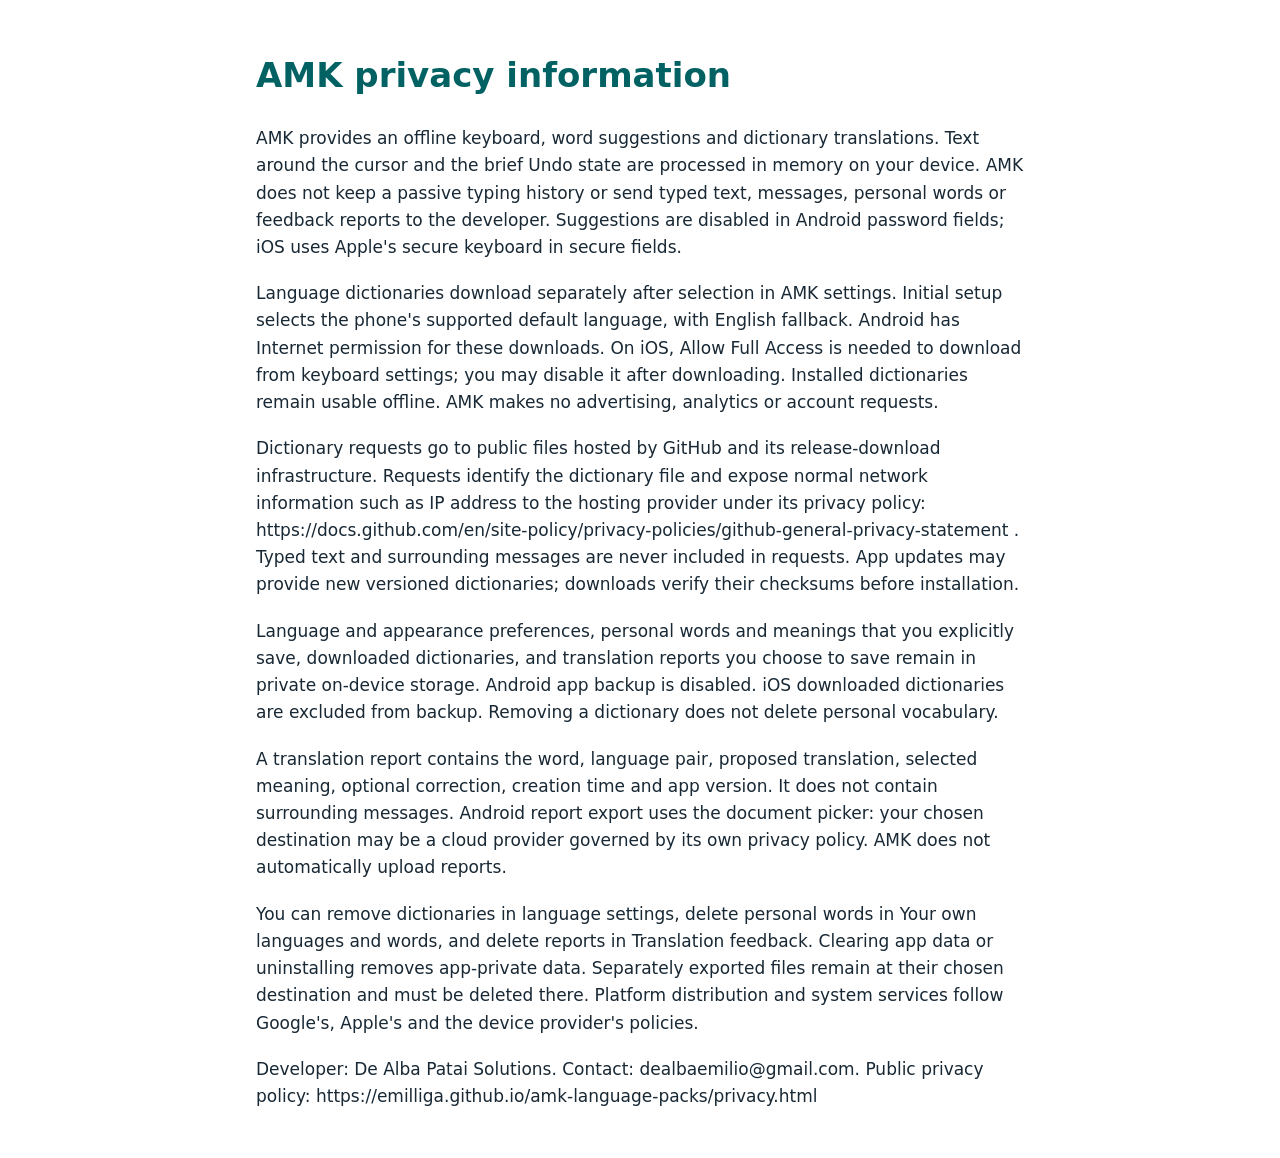
==== privacy.html @ 36ee87d4 "Preserve dictionary catalog provenance and hosting preparation" ====
<!doctype html><html lang="en"><meta charset="utf-8"><meta name="viewport" content="width=device-width,initial-scale=1"><title>AMK privacy information</title><style>body{font:17px/1.6 system-ui;max-width:48rem;margin:3rem auto;padding:0 1.2rem;color:#182834}p{margin:1.2rem 0}h1{color:#026162}</style><h1>AMK privacy information</h1><p>AMK provides an offline keyboard, word suggestions and dictionary translations. Text around the cursor and the brief Undo state are processed in memory on your device. AMK does not keep a passive typing history or send typed text, messages, personal words or feedback reports to the developer. Suggestions are disabled in Android password fields; iOS uses Apple&#x27;s secure keyboard in secure fields.</p><p>Language dictionaries download separately after selection in AMK settings. Initial setup selects the phone&#x27;s supported default language, with English fallback. Android has Internet permission for these downloads. On iOS, Allow Full Access is needed to download from keyboard settings; you may disable it after downloading. Installed dictionaries remain usable offline. AMK makes no advertising, analytics or account requests.</p><p>Dictionary requests go to public files hosted by GitHub and its release-download infrastructure. Requests identify the dictionary file and expose normal network information such as IP address to the hosting provider under its privacy policy: https://docs.github.com/en/site-policy/privacy-policies/github-general-privacy-statement . Typed text and surrounding messages are never included in requests. App updates may provide new versioned dictionaries; downloads verify their checksums before installation.</p><p>Language and appearance preferences, personal words and meanings that you explicitly save, downloaded dictionaries, and translation reports you choose to save remain in private on-device storage. Android app backup is disabled. iOS downloaded dictionaries are excluded from backup. Removing a dictionary does not delete personal vocabulary.</p><p>A translation report contains the word, language pair, proposed translation, selected meaning, optional correction, creation time and app version. It does not contain surrounding messages. Android report export uses the document picker: your chosen destination may be a cloud provider governed by its own privacy policy. AMK does not automatically upload reports.</p><p>You can remove dictionaries in language settings, delete personal words in Your own languages and words, and delete reports in Translation feedback. Clearing app data or uninstalling removes app-private data. Separately exported files remain at their chosen destination and must be deleted there. Platform distribution and system services follow Google&#x27;s, Apple&#x27;s and the device provider&#x27;s policies.</p><p>Developer: De Alba Patai Solutions. Contact: dealbaemilio@gmail.com.
Public privacy policy: https://emilliga.github.io/amk-language-packs/privacy.html
</p></html>
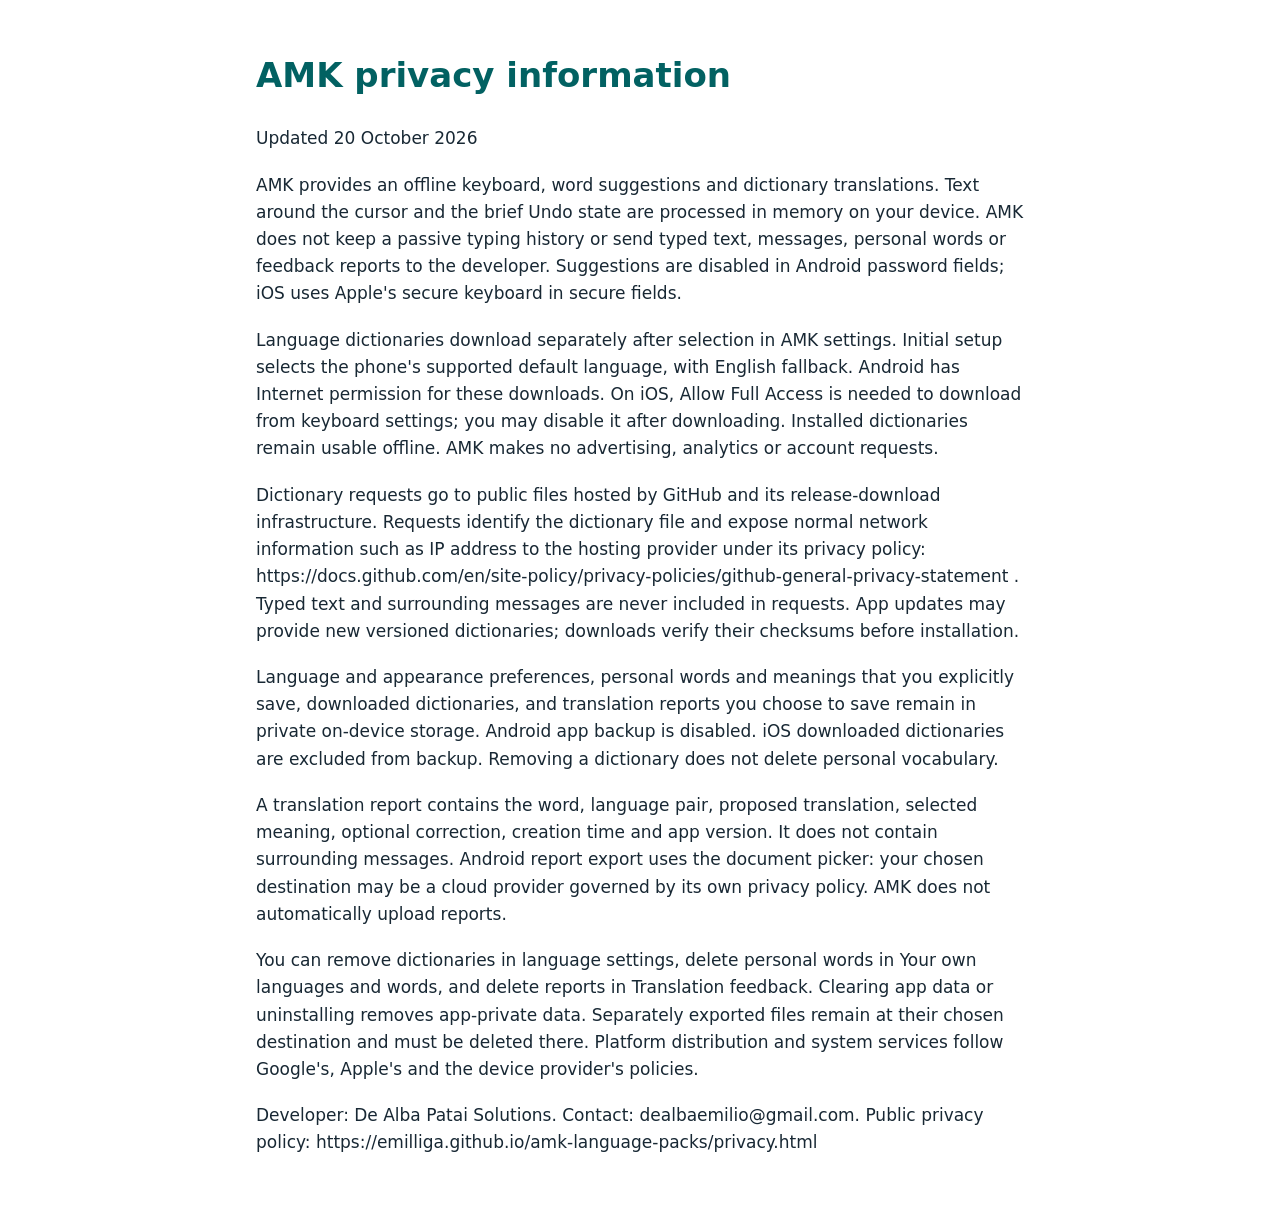
==== commit 8cfbe5fa: "Show privacy policy revision date" ====
--- a/privacy.html
+++ b/privacy.html
@@ -1,3 +1,3 @@
-<!doctype html><html lang="en"><meta charset="utf-8"><meta name="viewport" content="width=device-width,initial-scale=1"><title>AMK privacy information</title><style>body{font:17px/1.6 system-ui;max-width:48rem;margin:3rem auto;padding:0 1.2rem;color:#182834}p{margin:1.2rem 0}h1{color:#026162}</style><h1>AMK privacy information</h1><p>AMK provides an offline keyboard, word suggestions and dictionary translations. Text around the cursor and the brief Undo state are processed in memory on your device. AMK does not keep a passive typing history or send typed text, messages, personal words or feedback reports to the developer. Suggestions are disabled in Android password fields; iOS uses Apple&#x27;s secure keyboard in secure fields.</p><p>Language dictionaries download separately after selection in AMK settings. Initial setup selects the phone&#x27;s supported default language, with English fallback. Android has Internet permission for these downloads. On iOS, Allow Full Access is needed to download from keyboard settings; you may disable it after downloading. Installed dictionaries remain usable offline. AMK makes no advertising, analytics or account requests.</p><p>Dictionary requests go to public files hosted by GitHub and its release-download infrastructure. Requests identify the dictionary file and expose normal network information such as IP address to the hosting provider under its privacy policy: https://docs.github.com/en/site-policy/privacy-policies/github-general-privacy-statement . Typed text and surrounding messages are never included in requests. App updates may provide new versioned dictionaries; downloads verify their checksums before installation.</p><p>Language and appearance preferences, personal words and meanings that you explicitly save, downloaded dictionaries, and translation reports you choose to save remain in private on-device storage. Android app backup is disabled. iOS downloaded dictionaries are excluded from backup. Removing a dictionary does not delete personal vocabulary.</p><p>A translation report contains the word, language pair, proposed translation, selected meaning, optional correction, creation time and app version. It does not contain surrounding messages. Android report export uses the document picker: your chosen destination may be a cloud provider governed by its own privacy policy. AMK does not automatically upload reports.</p><p>You can remove dictionaries in language settings, delete personal words in Your own languages and words, and delete reports in Translation feedback. Clearing app data or uninstalling removes app-private data. Separately exported files remain at their chosen destination and must be deleted there. Platform distribution and system services follow Google&#x27;s, Apple&#x27;s and the device provider&#x27;s policies.</p><p>Developer: De Alba Patai Solutions. Contact: dealbaemilio@gmail.com.
+<!doctype html><html lang="en"><meta charset="utf-8"><meta name="viewport" content="width=device-width,initial-scale=1"><title>AMK privacy information</title><style>body{font:17px/1.6 system-ui;max-width:48rem;margin:3rem auto;padding:0 1.2rem;color:#182834}p{margin:1.2rem 0}h1{color:#026162}</style><h1>AMK privacy information</h1><p>Updated 20 October 2026</p><p>AMK provides an offline keyboard, word suggestions and dictionary translations. Text around the cursor and the brief Undo state are processed in memory on your device. AMK does not keep a passive typing history or send typed text, messages, personal words or feedback reports to the developer. Suggestions are disabled in Android password fields; iOS uses Apple&#x27;s secure keyboard in secure fields.</p><p>Language dictionaries download separately after selection in AMK settings. Initial setup selects the phone&#x27;s supported default language, with English fallback. Android has Internet permission for these downloads. On iOS, Allow Full Access is needed to download from keyboard settings; you may disable it after downloading. Installed dictionaries remain usable offline. AMK makes no advertising, analytics or account requests.</p><p>Dictionary requests go to public files hosted by GitHub and its release-download infrastructure. Requests identify the dictionary file and expose normal network information such as IP address to the hosting provider under its privacy policy: https://docs.github.com/en/site-policy/privacy-policies/github-general-privacy-statement . Typed text and surrounding messages are never included in requests. App updates may provide new versioned dictionaries; downloads verify their checksums before installation.</p><p>Language and appearance preferences, personal words and meanings that you explicitly save, downloaded dictionaries, and translation reports you choose to save remain in private on-device storage. Android app backup is disabled. iOS downloaded dictionaries are excluded from backup. Removing a dictionary does not delete personal vocabulary.</p><p>A translation report contains the word, language pair, proposed translation, selected meaning, optional correction, creation time and app version. It does not contain surrounding messages. Android report export uses the document picker: your chosen destination may be a cloud provider governed by its own privacy policy. AMK does not automatically upload reports.</p><p>You can remove dictionaries in language settings, delete personal words in Your own languages and words, and delete reports in Translation feedback. Clearing app data or uninstalling removes app-private data. Separately exported files remain at their chosen destination and must be deleted there. Platform distribution and system services follow Google&#x27;s, Apple&#x27;s and the device provider&#x27;s policies.</p><p>Developer: De Alba Patai Solutions. Contact: dealbaemilio@gmail.com.
 Public privacy policy: https://emilliga.github.io/amk-language-packs/privacy.html
 </p></html>
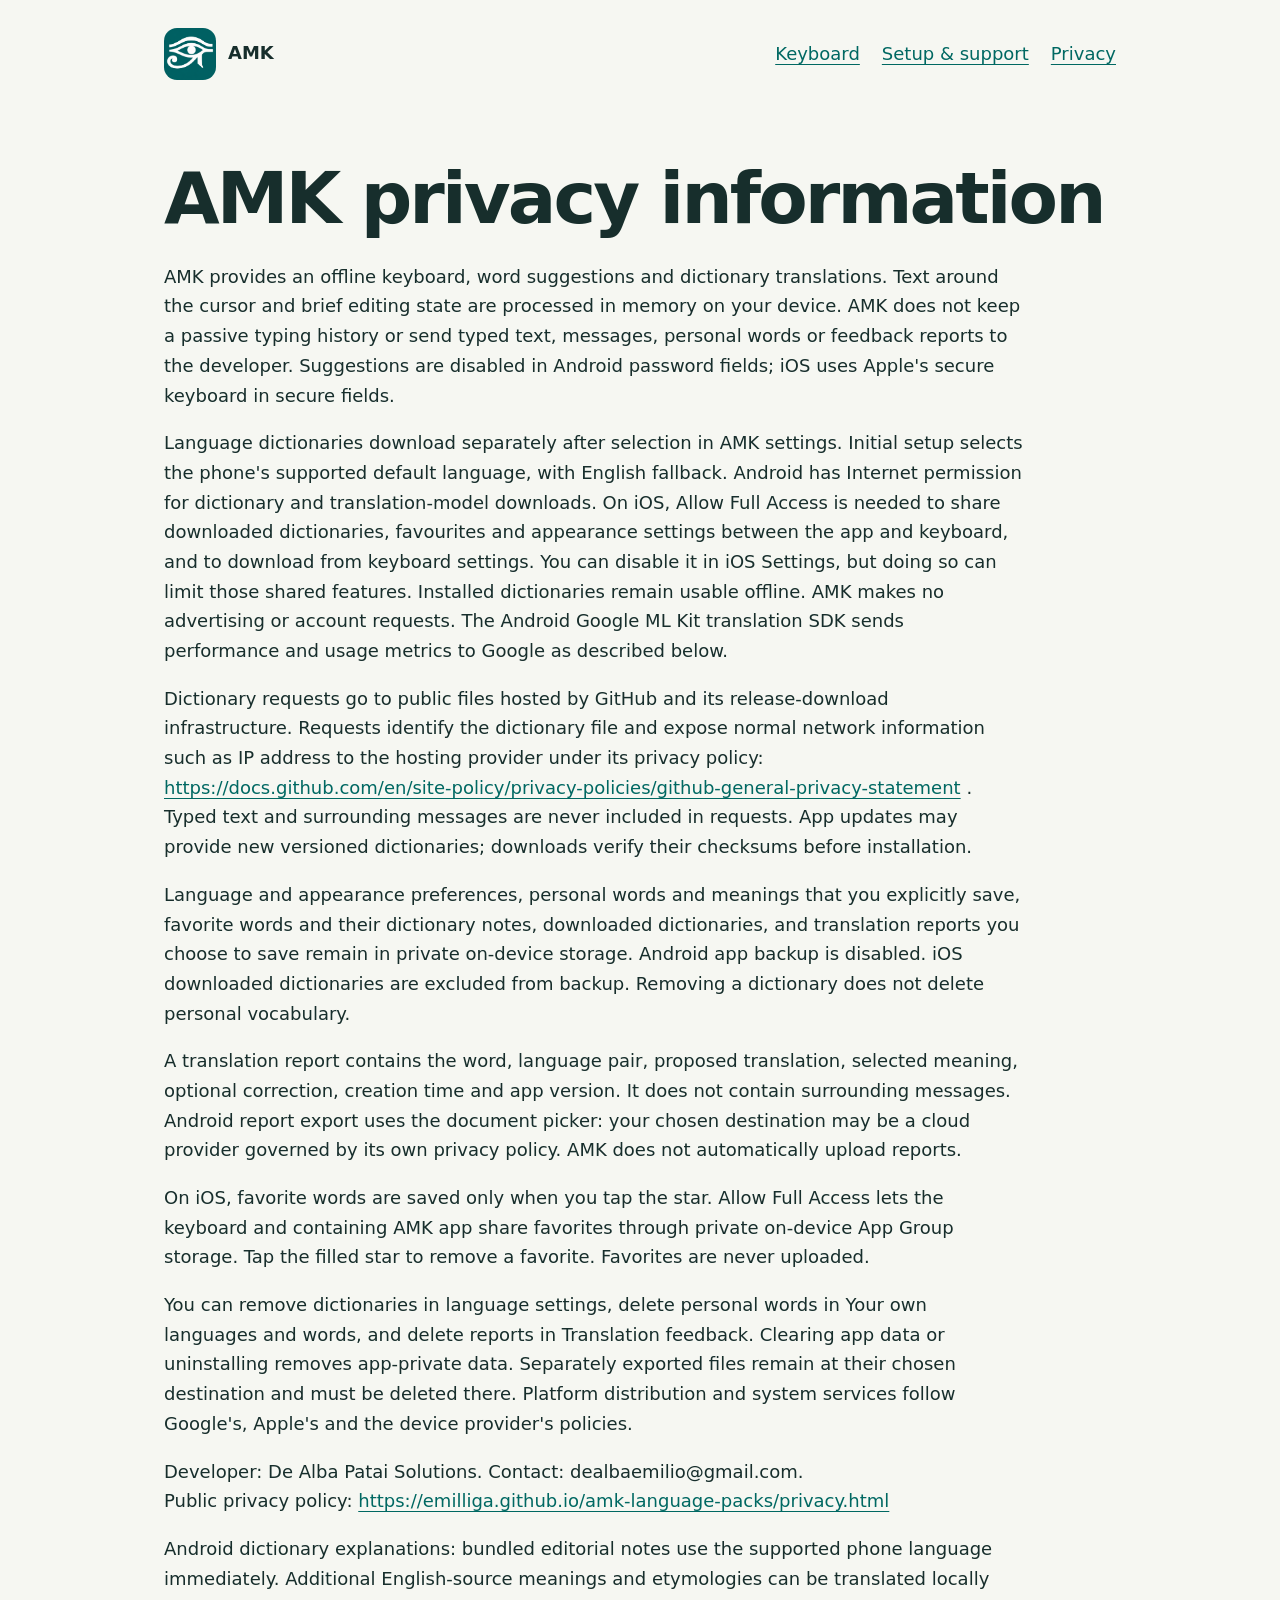
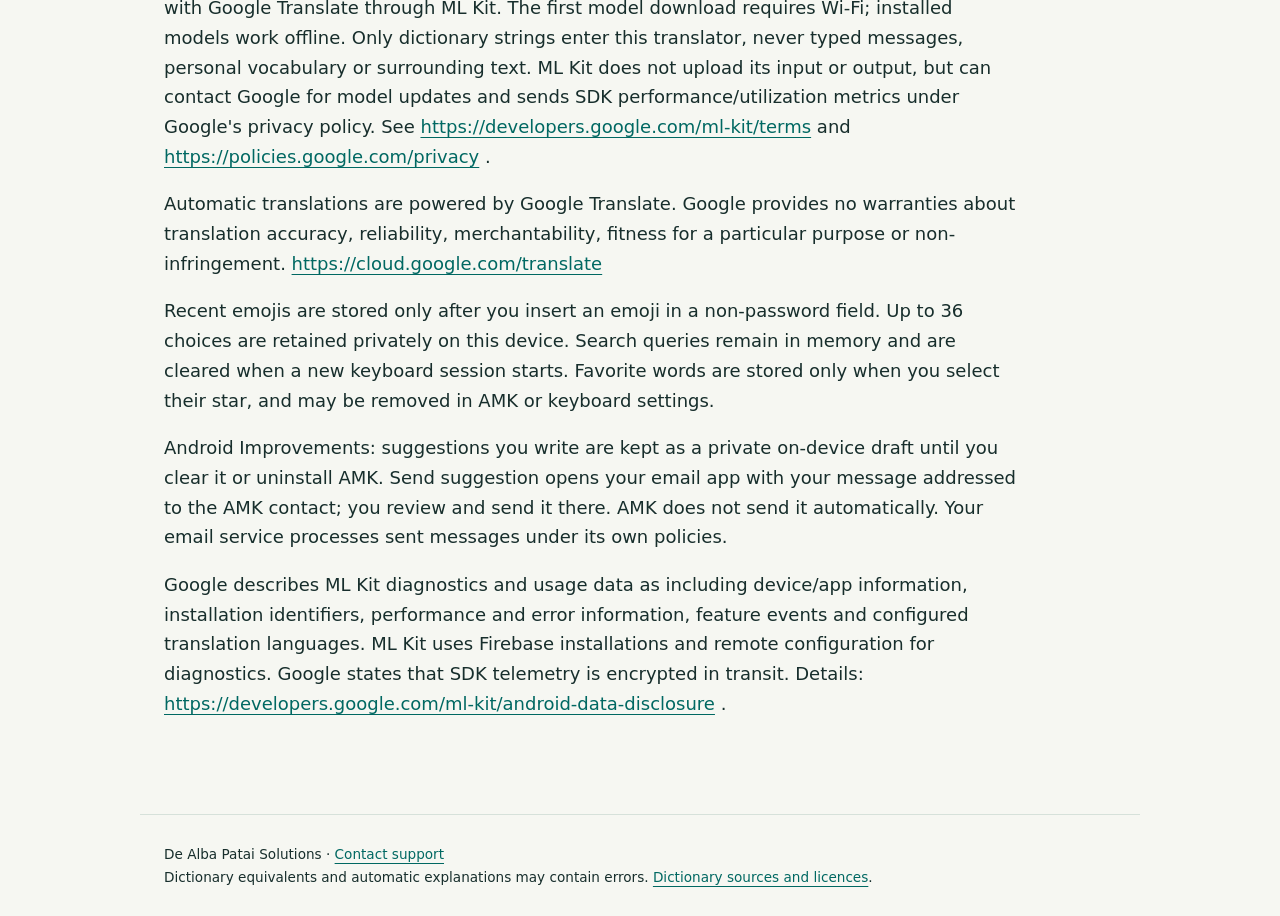
==== commit 2fbf72d9: "Complete AMK product, setup and privacy pages" ====
--- a/privacy.html
+++ b/privacy.html
@@ -1,3 +1,18 @@
-<!doctype html><html lang="en"><meta charset="utf-8"><meta name="viewport" content="width=device-width,initial-scale=1"><title>AMK privacy information</title><style>body{font:17px/1.6 system-ui;max-width:48rem;margin:3rem auto;padding:0 1.2rem;color:#182834}p{margin:1.2rem 0}h1{color:#026162}</style><h1>AMK privacy information</h1><p>Updated 20 October 2026</p><p>AMK provides an offline keyboard, word suggestions and dictionary translations. Text around the cursor and the brief Undo state are processed in memory on your device. AMK does not keep a passive typing history or send typed text, messages, personal words or feedback reports to the developer. Suggestions are disabled in Android password fields; iOS uses Apple&#x27;s secure keyboard in secure fields.</p><p>Language dictionaries download separately after selection in AMK settings. Initial setup selects the phone&#x27;s supported default language, with English fallback. Android has Internet permission for these downloads. On iOS, Allow Full Access is needed to download from keyboard settings; you may disable it after downloading. Installed dictionaries remain usable offline. AMK makes no advertising, analytics or account requests.</p><p>Dictionary requests go to public files hosted by GitHub and its release-download infrastructure. Requests identify the dictionary file and expose normal network information such as IP address to the hosting provider under its privacy policy: https://docs.github.com/en/site-policy/privacy-policies/github-general-privacy-statement . Typed text and surrounding messages are never included in requests. App updates may provide new versioned dictionaries; downloads verify their checksums before installation.</p><p>Language and appearance preferences, personal words and meanings that you explicitly save, downloaded dictionaries, and translation reports you choose to save remain in private on-device storage. Android app backup is disabled. iOS downloaded dictionaries are excluded from backup. Removing a dictionary does not delete personal vocabulary.</p><p>A translation report contains the word, language pair, proposed translation, selected meaning, optional correction, creation time and app version. It does not contain surrounding messages. Android report export uses the document picker: your chosen destination may be a cloud provider governed by its own privacy policy. AMK does not automatically upload reports.</p><p>You can remove dictionaries in language settings, delete personal words in Your own languages and words, and delete reports in Translation feedback. Clearing app data or uninstalling removes app-private data. Separately exported files remain at their chosen destination and must be deleted there. Platform distribution and system services follow Google&#x27;s, Apple&#x27;s and the device provider&#x27;s policies.</p><p>Developer: De Alba Patai Solutions. Contact: dealbaemilio@gmail.com.
-Public privacy policy: https://emilliga.github.io/amk-language-packs/privacy.html
-</p></html>
+<!doctype html>
+<html lang="en"><head><meta charset="utf-8"><meta name="viewport" content="width=device-width,initial-scale=1">
+<title>AMK privacy information</title><meta name="description" content="How AMK processes keyboard text, dictionaries, saved words, downloads and SDK metrics."><link rel="stylesheet" href="style.css"></head>
+<body><header><a class="brand" href="index.html"><img class="logo" src="amk-icon.png" alt="">AMK</a><nav aria-label="Main navigation"><a href="index.html">Keyboard</a><a href="support.html">Setup &amp; support</a><a href="privacy.html">Privacy</a></nav></header>
+<main><h1>AMK privacy information</h1>
+<p>AMK provides an offline keyboard, word suggestions and dictionary translations. Text around the cursor and brief editing state are processed in memory on your device. AMK does not keep a passive typing history or send typed text, messages, personal words or feedback reports to the developer. Suggestions are disabled in Android password fields; iOS uses Apple&#x27;s secure keyboard in secure fields.</p>
+<p>Language dictionaries download separately after selection in AMK settings. Initial setup selects the phone&#x27;s supported default language, with English fallback. Android has Internet permission for dictionary and translation-model downloads. On iOS, Allow Full Access is needed to share downloaded dictionaries, favourites and appearance settings between the app and keyboard, and to download from keyboard settings. You can disable it in iOS Settings, but doing so can limit those shared features. Installed dictionaries remain usable offline. AMK makes no advertising or account requests. The Android Google ML Kit translation SDK sends performance and usage metrics to Google as described below.</p>
+<p>Dictionary requests go to public files hosted by GitHub and its release-download infrastructure. Requests identify the dictionary file and expose normal network information such as IP address to the hosting provider under its privacy policy: <a href="https://docs.github.com/en/site-policy/privacy-policies/github-general-privacy-statement">https://docs.github.com/en/site-policy/privacy-policies/github-general-privacy-statement</a> . Typed text and surrounding messages are never included in requests. App updates may provide new versioned dictionaries; downloads verify their checksums before installation.</p>
+<p>Language and appearance preferences, personal words and meanings that you explicitly save, favorite words and their dictionary notes, downloaded dictionaries, and translation reports you choose to save remain in private on-device storage. Android app backup is disabled. iOS downloaded dictionaries are excluded from backup. Removing a dictionary does not delete personal vocabulary.</p>
+<p>A translation report contains the word, language pair, proposed translation, selected meaning, optional correction, creation time and app version. It does not contain surrounding messages. Android report export uses the document picker: your chosen destination may be a cloud provider governed by its own privacy policy. AMK does not automatically upload reports.</p>
+<p>On iOS, favorite words are saved only when you tap the star. Allow Full Access lets the keyboard and containing AMK app share favorites through private on-device App Group storage. Tap the filled star to remove a favorite. Favorites are never uploaded.</p>
+<p>You can remove dictionaries in language settings, delete personal words in Your own languages and words, and delete reports in Translation feedback. Clearing app data or uninstalling removes app-private data. Separately exported files remain at their chosen destination and must be deleted there. Platform distribution and system services follow Google&#x27;s, Apple&#x27;s and the device provider&#x27;s policies.</p>
+<p>Developer: De Alba Patai Solutions. Contact: dealbaemilio@gmail.com.<br>Public privacy policy: <a href="https://emilliga.github.io/amk-language-packs/privacy.html">https://emilliga.github.io/amk-language-packs/privacy.html</a></p>
+<p>Android dictionary explanations: bundled editorial notes use the supported phone language immediately. Additional English-source meanings and etymologies can be translated locally with Google Translate through ML Kit. The first model download requires Wi-Fi; installed models work offline. Only dictionary strings enter this translator, never typed messages, personal vocabulary or surrounding text. ML Kit does not upload its input or output, but can contact Google for model updates and sends SDK performance/utilization metrics under Google&#x27;s privacy policy. See <a href="https://developers.google.com/ml-kit/terms">https://developers.google.com/ml-kit/terms</a> and <a href="https://policies.google.com/privacy">https://policies.google.com/privacy</a> .</p>
+<p>Automatic translations are powered by Google Translate. Google provides no warranties about translation accuracy, reliability, merchantability, fitness for a particular purpose or non-infringement. <a href="https://cloud.google.com/translate">https://cloud.google.com/translate</a></p>
+<p>Recent emojis are stored only after you insert an emoji in a non-password field. Up to 36 choices are retained privately on this device. Search queries remain in memory and are cleared when a new keyboard session starts. Favorite words are stored only when you select their star, and may be removed in AMK or keyboard settings.</p>
+<p>Android Improvements: suggestions you write are kept as a private on-device draft until you clear it or uninstall AMK. Send suggestion opens your email app with your message addressed to the AMK contact; you review and send it there. AMK does not send it automatically. Your email service processes sent messages under its own policies.</p>
+<p>Google describes ML Kit diagnostics and usage data as including device/app information, installation identifiers, performance and error information, feature events and configured translation languages. ML Kit uses Firebase installations and remote configuration for diagnostics. Google states that SDK telemetry is encrypted in transit. Details: <a href="https://developers.google.com/ml-kit/android-data-disclosure">https://developers.google.com/ml-kit/android-data-disclosure</a> .</p></main><footer>De Alba Patai Solutions · <a href="mailto:dealbaemilio@gmail.com">Contact support</a><br>Dictionary equivalents and automatic explanations may contain errors. <a href="https://github.com/emilliga/amk-language-packs">Dictionary sources and licences</a>.</footer></body></html>
--- a/style.css
+++ b/style.css
@@ -0,0 +1 @@
+*{box-sizing:border-box}body{margin:0;background:#f6f7f2;color:#172e2c;font:18px/1.65 system-ui,sans-serif}main,header,footer{max-width:1000px;margin:auto;padding:28px 24px}header{display:flex;align-items:center;justify-content:space-between;gap:20px;flex-wrap:wrap}nav{display:flex;gap:22px;flex-wrap:wrap}a{color:#006862;text-underline-offset:4px}a:focus-visible{outline:3px solid #007d75;outline-offset:5px}h1{font-size:clamp(2.3rem,6vw,4.5rem);line-height:1.08;letter-spacing:-.04em;margin:24px 0}h2{line-height:1.25;margin-top:48px}p{max-width:75ch}.eyebrow{font-size:.8rem;text-transform:uppercase;letter-spacing:.15em;color:#39655e}.button{display:inline-block;padding:13px 22px;background:#006862;color:white;border-radius:8px;text-decoration:none;font-weight:650;margin:12px 16px 12px 0}.grid{display:grid;grid-template-columns:repeat(auto-fit,minmax(230px,1fr));gap:20px}.card{background:white;border:1px solid #d6e1da;padding:24px;border-radius:16px}.card h2{margin-top:0;font-size:1.35rem}.notice{border-left:4px solid #007970;padding:12px 20px;background:#e5efea}li{margin:10px 0}footer{font-size:.85rem;border-top:1px solid #d6e1da;margin-top:50px}img.logo{width:52px;height:52px;border-radius:13px;vertical-align:middle;margin-right:12px}.brand{font-weight:750;text-decoration:none;color:inherit}
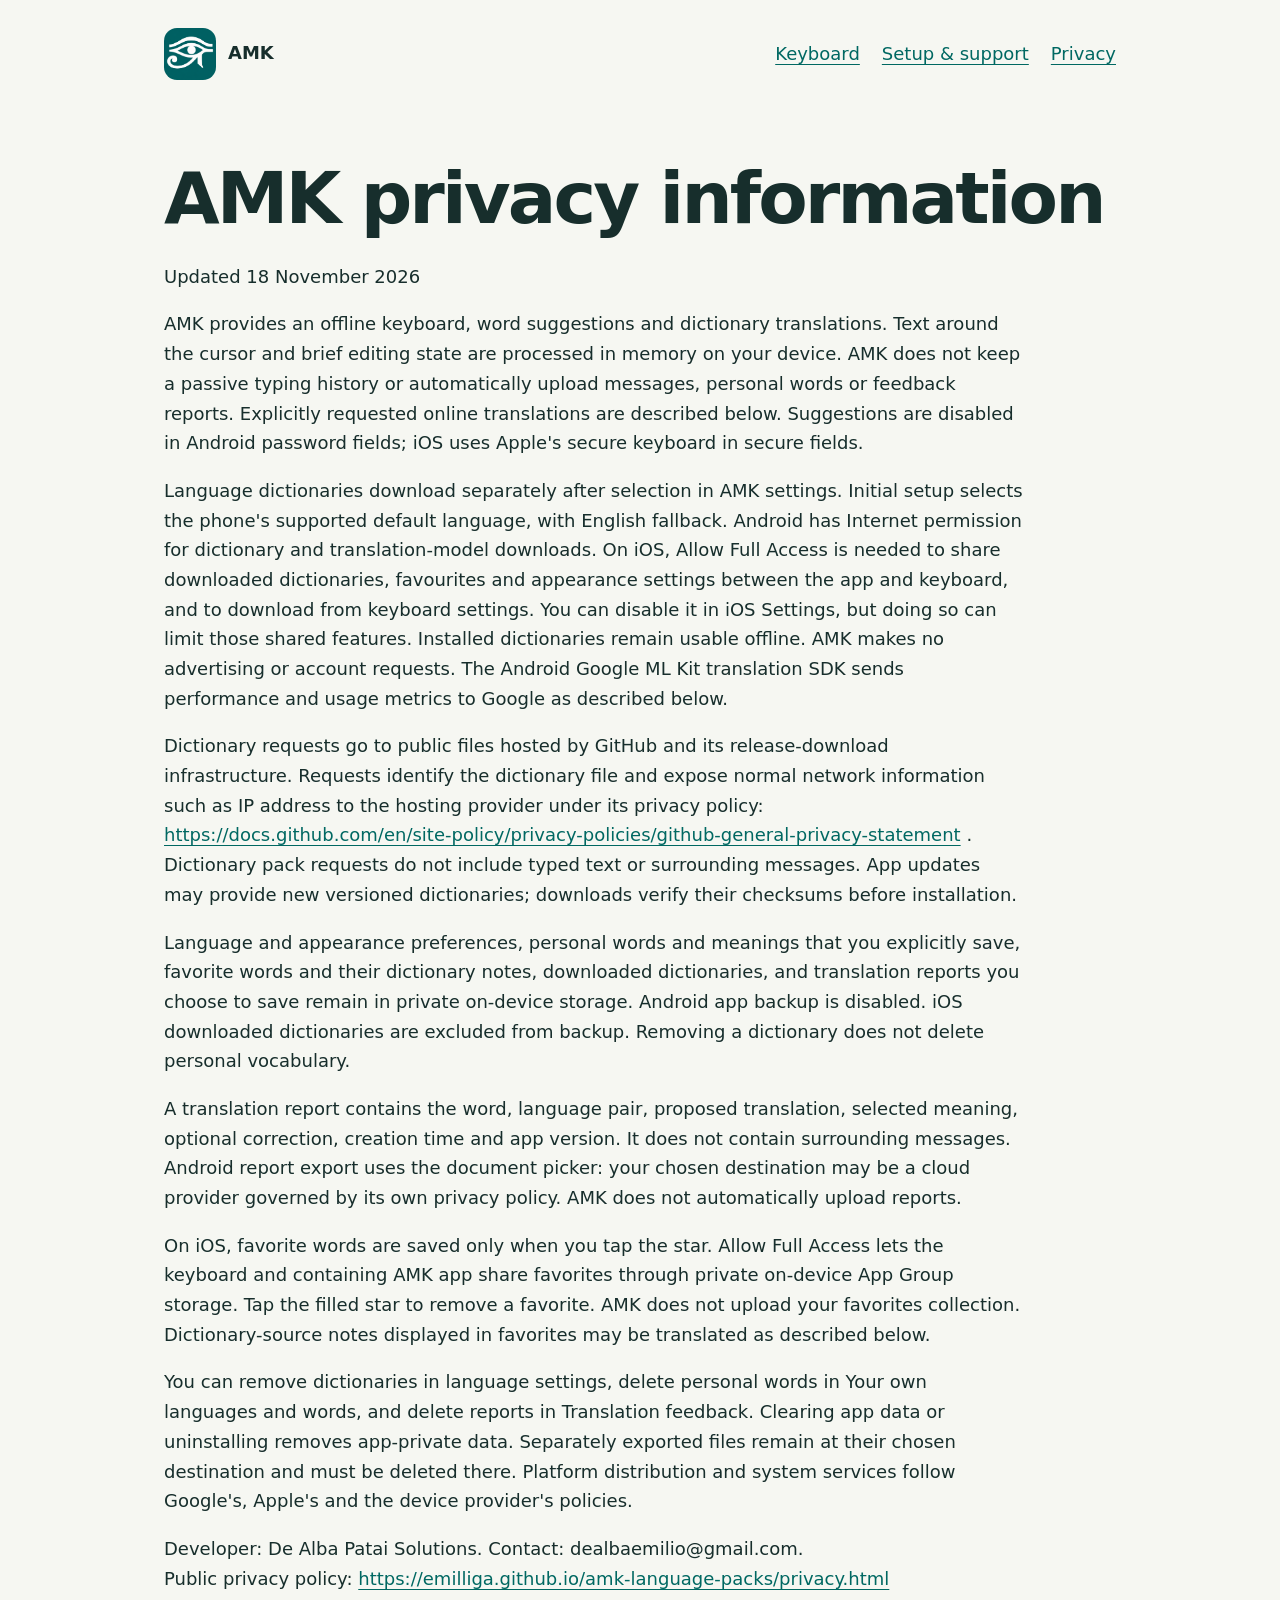
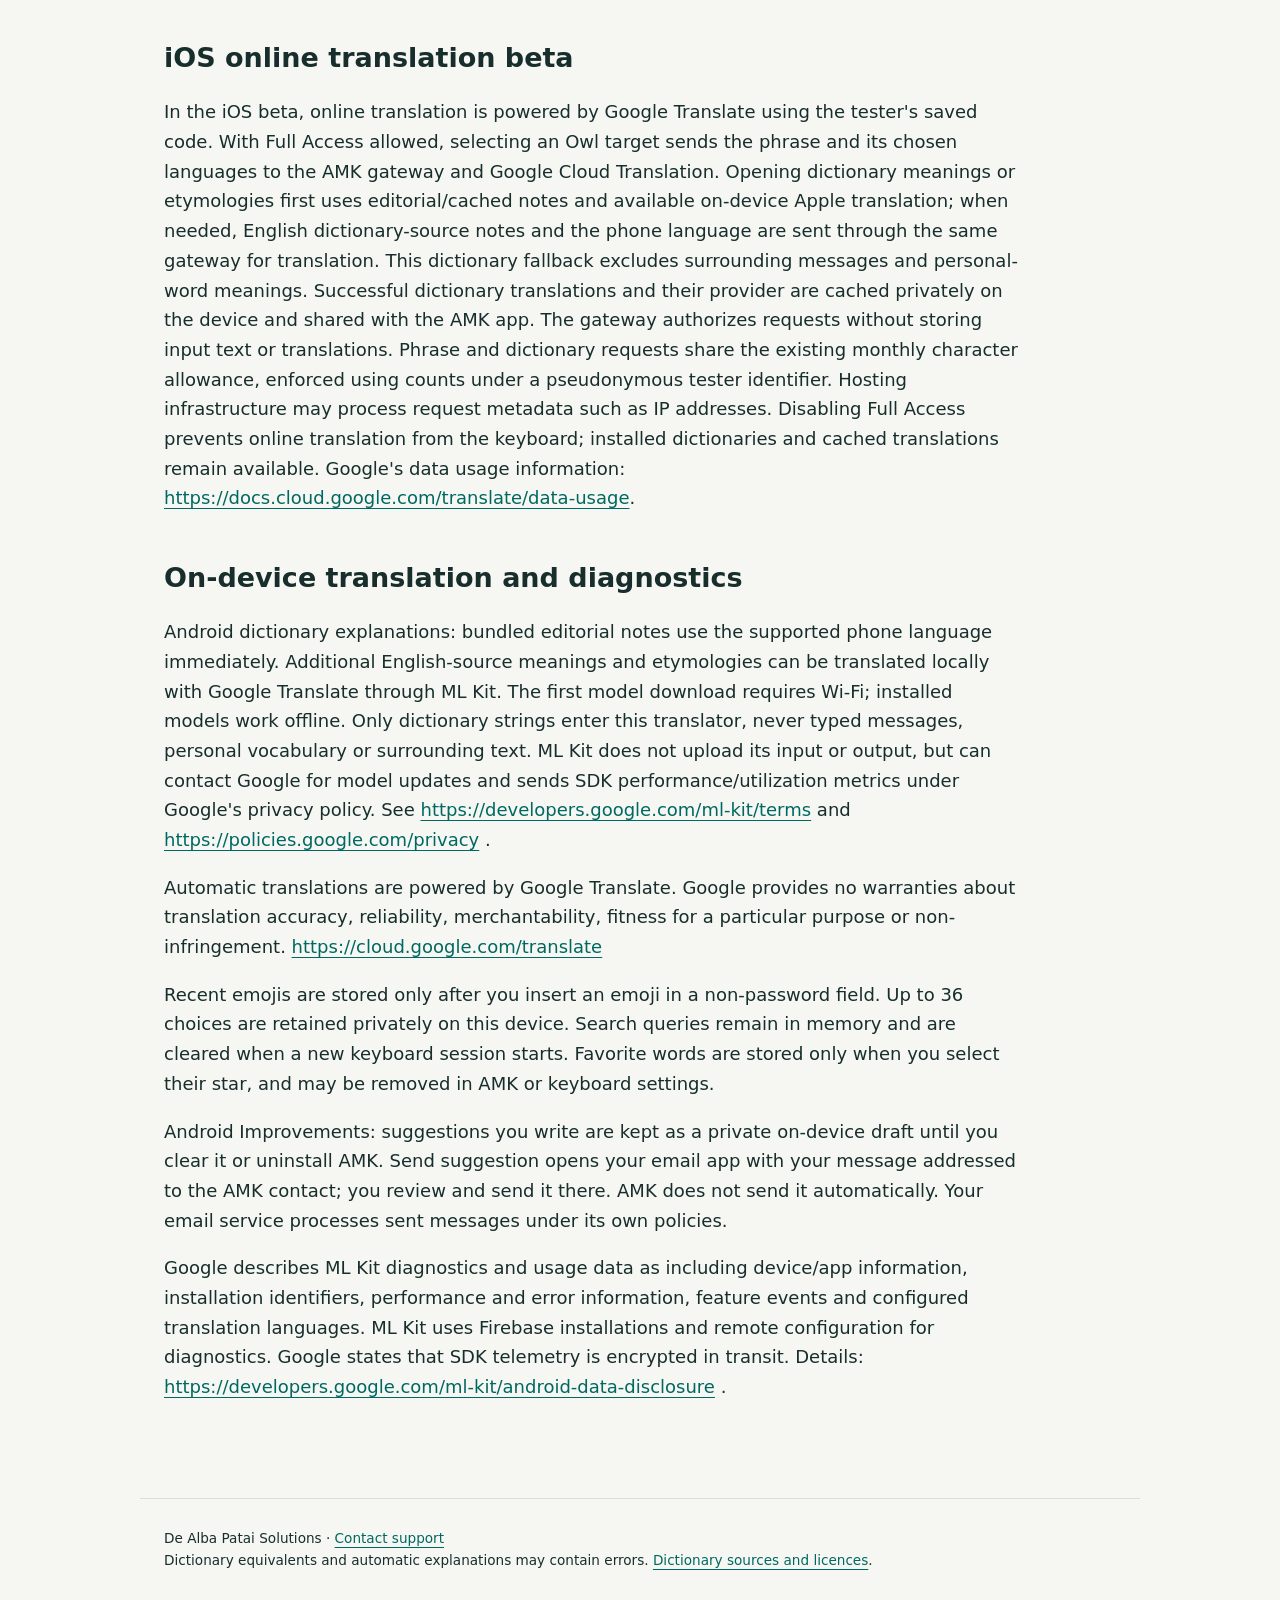
==== commit e743f5fd: "Explain iOS beta Google phrase and dictionary translation privacy" ====
--- a/privacy.html
+++ b/privacy.html
@@ -1,16 +1,39 @@
 <!doctype html>
 <html lang="en"><head><meta charset="utf-8"><meta name="viewport" content="width=device-width,initial-scale=1">
-<title>AMK privacy information</title><meta name="description" content="How AMK processes keyboard text, dictionaries, saved words, downloads and SDK metrics."><link rel="stylesheet" href="style.css"></head>
+<title>AMK privacy information</title><meta name="description" content="How AMK processes keyboard text, dictionaries, saved words, downloads and SDK metrics."><link rel="stylesheet" href="style.css">
+<link rel="canonical" href="https://emilliga.github.io/amk-language-packs/privacy.html">
+<meta property="og:type" content="website">
+<meta property="og:site_name" content="AMK">
+<meta property="og:title" content="AMK — Privacy">
+<meta property="og:description" content="How AMK processes text on your device and handles dictionary downloads, saved words and feedback.">
+<meta property="og:url" content="https://emilliga.github.io/amk-language-packs/privacy.html">
+<meta property="og:image" content="https://emilliga.github.io/amk-language-packs/amk-icon.png?v=20261103">
+<meta property="og:image:secure_url" content="https://emilliga.github.io/amk-language-packs/amk-icon.png?v=20261103">
+<meta property="og:image:type" content="image/png">
+<meta property="og:image:width" content="1254">
+<meta property="og:image:height" content="1254">
+<meta property="og:image:alt" content="AMK white Eye of Horus logo on a teal background">
+<meta name="twitter:card" content="summary">
+<meta name="twitter:title" content="AMK — Privacy">
+<meta name="twitter:description" content="How AMK processes text on your device and handles dictionary downloads, saved words and feedback.">
+<meta name="twitter:image" content="https://emilliga.github.io/amk-language-packs/amk-icon.png?v=20261103">
+<meta name="twitter:image:alt" content="AMK white Eye of Horus logo on a teal background">
+<link rel="icon" type="image/png" href="amk-icon.png">
+</head>
 <body><header><a class="brand" href="index.html"><img class="logo" src="amk-icon.png" alt="">AMK</a><nav aria-label="Main navigation"><a href="index.html">Keyboard</a><a href="support.html">Setup &amp; support</a><a href="privacy.html">Privacy</a></nav></header>
 <main><h1>AMK privacy information</h1>
-<p>AMK provides an offline keyboard, word suggestions and dictionary translations. Text around the cursor and brief editing state are processed in memory on your device. AMK does not keep a passive typing history or send typed text, messages, personal words or feedback reports to the developer. Suggestions are disabled in Android password fields; iOS uses Apple&#x27;s secure keyboard in secure fields.</p>
+<p>Updated 18 November 2026</p>
+<p>AMK provides an offline keyboard, word suggestions and dictionary translations. Text around the cursor and brief editing state are processed in memory on your device. AMK does not keep a passive typing history or automatically upload messages, personal words or feedback reports. Explicitly requested online translations are described below. Suggestions are disabled in Android password fields; iOS uses Apple&#x27;s secure keyboard in secure fields.</p>
 <p>Language dictionaries download separately after selection in AMK settings. Initial setup selects the phone&#x27;s supported default language, with English fallback. Android has Internet permission for dictionary and translation-model downloads. On iOS, Allow Full Access is needed to share downloaded dictionaries, favourites and appearance settings between the app and keyboard, and to download from keyboard settings. You can disable it in iOS Settings, but doing so can limit those shared features. Installed dictionaries remain usable offline. AMK makes no advertising or account requests. The Android Google ML Kit translation SDK sends performance and usage metrics to Google as described below.</p>
-<p>Dictionary requests go to public files hosted by GitHub and its release-download infrastructure. Requests identify the dictionary file and expose normal network information such as IP address to the hosting provider under its privacy policy: <a href="https://docs.github.com/en/site-policy/privacy-policies/github-general-privacy-statement">https://docs.github.com/en/site-policy/privacy-policies/github-general-privacy-statement</a> . Typed text and surrounding messages are never included in requests. App updates may provide new versioned dictionaries; downloads verify their checksums before installation.</p>
+<p>Dictionary requests go to public files hosted by GitHub and its release-download infrastructure. Requests identify the dictionary file and expose normal network information such as IP address to the hosting provider under its privacy policy: <a href="https://docs.github.com/en/site-policy/privacy-policies/github-general-privacy-statement">https://docs.github.com/en/site-policy/privacy-policies/github-general-privacy-statement</a> . Dictionary pack requests do not include typed text or surrounding messages. App updates may provide new versioned dictionaries; downloads verify their checksums before installation.</p>
 <p>Language and appearance preferences, personal words and meanings that you explicitly save, favorite words and their dictionary notes, downloaded dictionaries, and translation reports you choose to save remain in private on-device storage. Android app backup is disabled. iOS downloaded dictionaries are excluded from backup. Removing a dictionary does not delete personal vocabulary.</p>
 <p>A translation report contains the word, language pair, proposed translation, selected meaning, optional correction, creation time and app version. It does not contain surrounding messages. Android report export uses the document picker: your chosen destination may be a cloud provider governed by its own privacy policy. AMK does not automatically upload reports.</p>
-<p>On iOS, favorite words are saved only when you tap the star. Allow Full Access lets the keyboard and containing AMK app share favorites through private on-device App Group storage. Tap the filled star to remove a favorite. Favorites are never uploaded.</p>
+<p>On iOS, favorite words are saved only when you tap the star. Allow Full Access lets the keyboard and containing AMK app share favorites through private on-device App Group storage. Tap the filled star to remove a favorite. AMK does not upload your favorites collection. Dictionary-source notes displayed in favorites may be translated as described below.</p>
 <p>You can remove dictionaries in language settings, delete personal words in Your own languages and words, and delete reports in Translation feedback. Clearing app data or uninstalling removes app-private data. Separately exported files remain at their chosen destination and must be deleted there. Platform distribution and system services follow Google&#x27;s, Apple&#x27;s and the device provider&#x27;s policies.</p>
 <p>Developer: De Alba Patai Solutions. Contact: dealbaemilio@gmail.com.<br>Public privacy policy: <a href="https://emilliga.github.io/amk-language-packs/privacy.html">https://emilliga.github.io/amk-language-packs/privacy.html</a></p>
+<h2>iOS online translation beta</h2>
+<p>In the iOS beta, online translation is powered by Google Translate using the tester&#x27;s saved code. With Full Access allowed, selecting an Owl target sends the phrase and its chosen languages to the AMK gateway and Google Cloud Translation. Opening dictionary meanings or etymologies first uses editorial/cached notes and available on-device Apple translation; when needed, English dictionary-source notes and the phone language are sent through the same gateway for translation. This dictionary fallback excludes surrounding messages and personal-word meanings. Successful dictionary translations and their provider are cached privately on the device and shared with the AMK app. The gateway authorizes requests without storing input text or translations. Phrase and dictionary requests share the existing monthly character allowance, enforced using counts under a pseudonymous tester identifier. Hosting infrastructure may process request metadata such as IP addresses. Disabling Full Access prevents online translation from the keyboard; installed dictionaries and cached translations remain available. Google&#x27;s data usage information: <a href="https://docs.cloud.google.com/translate/data-usage">https://docs.cloud.google.com/translate/data-usage</a>.</p>
+<h2>On-device translation and diagnostics</h2>
 <p>Android dictionary explanations: bundled editorial notes use the supported phone language immediately. Additional English-source meanings and etymologies can be translated locally with Google Translate through ML Kit. The first model download requires Wi-Fi; installed models work offline. Only dictionary strings enter this translator, never typed messages, personal vocabulary or surrounding text. ML Kit does not upload its input or output, but can contact Google for model updates and sends SDK performance/utilization metrics under Google&#x27;s privacy policy. See <a href="https://developers.google.com/ml-kit/terms">https://developers.google.com/ml-kit/terms</a> and <a href="https://policies.google.com/privacy">https://policies.google.com/privacy</a> .</p>
 <p>Automatic translations are powered by Google Translate. Google provides no warranties about translation accuracy, reliability, merchantability, fitness for a particular purpose or non-infringement. <a href="https://cloud.google.com/translate">https://cloud.google.com/translate</a></p>
 <p>Recent emojis are stored only after you insert an emoji in a non-password field. Up to 36 choices are retained privately on this device. Search queries remain in memory and are cleared when a new keyboard session starts. Favorite words are stored only when you select their star, and may be removed in AMK or keyboard settings.</p>
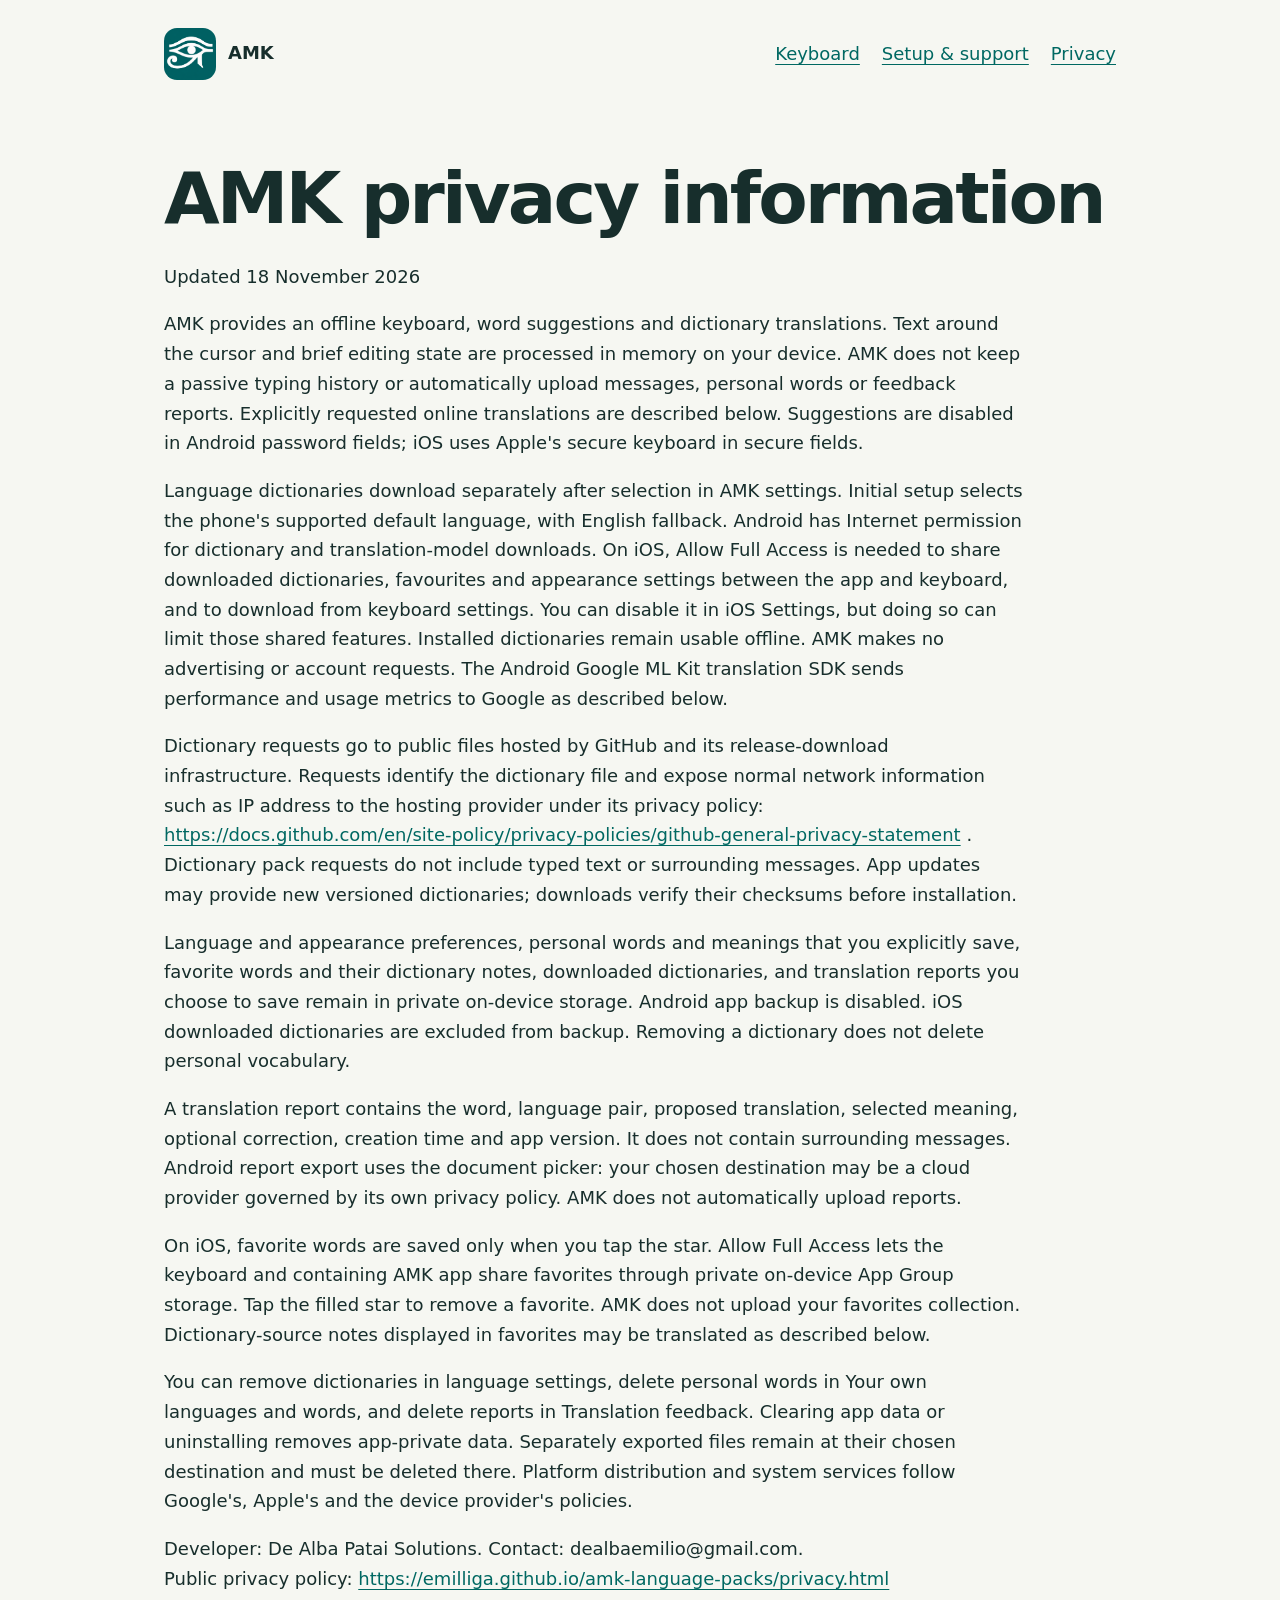
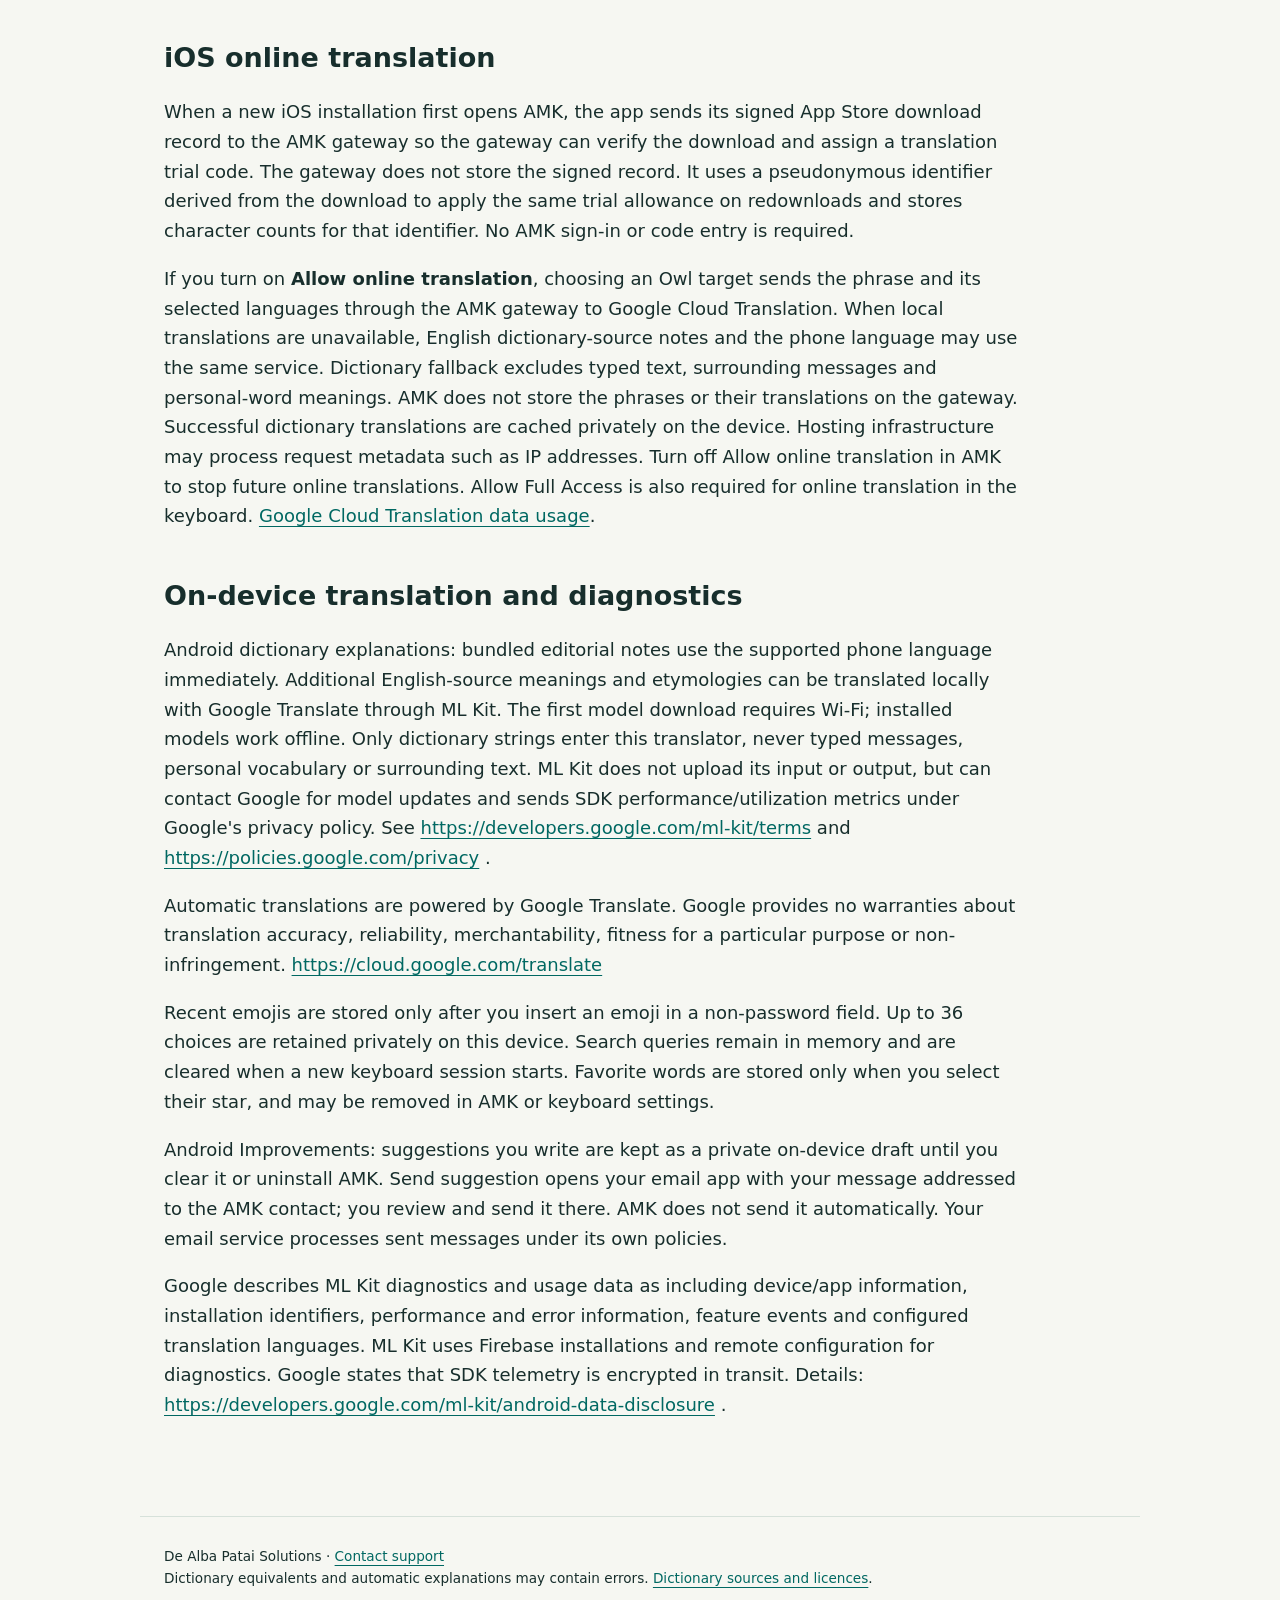
==== commit beb5dfc9: "Disclose automatic AMK iOS translation trials" ====
--- a/privacy.html
+++ b/privacy.html
@@ -31,8 +31,9 @@
 <p>On iOS, favorite words are saved only when you tap the star. Allow Full Access lets the keyboard and containing AMK app share favorites through private on-device App Group storage. Tap the filled star to remove a favorite. AMK does not upload your favorites collection. Dictionary-source notes displayed in favorites may be translated as described below.</p>
 <p>You can remove dictionaries in language settings, delete personal words in Your own languages and words, and delete reports in Translation feedback. Clearing app data or uninstalling removes app-private data. Separately exported files remain at their chosen destination and must be deleted there. Platform distribution and system services follow Google&#x27;s, Apple&#x27;s and the device provider&#x27;s policies.</p>
 <p>Developer: De Alba Patai Solutions. Contact: dealbaemilio@gmail.com.<br>Public privacy policy: <a href="https://emilliga.github.io/amk-language-packs/privacy.html">https://emilliga.github.io/amk-language-packs/privacy.html</a></p>
-<h2>iOS online translation beta</h2>
-<p>In the iOS beta, online translation is powered by Google Translate using the tester&#x27;s saved code. With Full Access allowed, selecting an Owl target sends the phrase and its chosen languages to the AMK gateway and Google Cloud Translation. Opening dictionary meanings or etymologies first uses editorial/cached notes and available on-device Apple translation; when needed, English dictionary-source notes and the phone language are sent through the same gateway for translation. This dictionary fallback excludes surrounding messages and personal-word meanings. Successful dictionary translations and their provider are cached privately on the device and shared with the AMK app. The gateway authorizes requests without storing input text or translations. Phrase and dictionary requests share the existing monthly character allowance, enforced using counts under a pseudonymous tester identifier. Hosting infrastructure may process request metadata such as IP addresses. Disabling Full Access prevents online translation from the keyboard; installed dictionaries and cached translations remain available. Google&#x27;s data usage information: <a href="https://docs.cloud.google.com/translate/data-usage">https://docs.cloud.google.com/translate/data-usage</a>.</p>
+<h2>iOS online translation</h2>
+<p>When a new iOS installation first opens AMK, the app sends its signed App Store download record to the AMK gateway so the gateway can verify the download and assign a translation trial code. The gateway does not store the signed record. It uses a pseudonymous identifier derived from the download to apply the same trial allowance on redownloads and stores character counts for that identifier. No AMK sign-in or code entry is required.</p>
+<p>If you turn on <strong>Allow online translation</strong>, choosing an Owl target sends the phrase and its selected languages through the AMK gateway to Google Cloud Translation. When local translations are unavailable, English dictionary-source notes and the phone language may use the same service. Dictionary fallback excludes typed text, surrounding messages and personal-word meanings. AMK does not store the phrases or their translations on the gateway. Successful dictionary translations are cached privately on the device. Hosting infrastructure may process request metadata such as IP addresses. Turn off Allow online translation in AMK to stop future online translations. Allow Full Access is also required for online translation in the keyboard. <a href="https://docs.cloud.google.com/translate/data-usage">Google Cloud Translation data usage</a>.</p>
 <h2>On-device translation and diagnostics</h2>
 <p>Android dictionary explanations: bundled editorial notes use the supported phone language immediately. Additional English-source meanings and etymologies can be translated locally with Google Translate through ML Kit. The first model download requires Wi-Fi; installed models work offline. Only dictionary strings enter this translator, never typed messages, personal vocabulary or surrounding text. ML Kit does not upload its input or output, but can contact Google for model updates and sends SDK performance/utilization metrics under Google&#x27;s privacy policy. See <a href="https://developers.google.com/ml-kit/terms">https://developers.google.com/ml-kit/terms</a> and <a href="https://policies.google.com/privacy">https://policies.google.com/privacy</a> .</p>
 <p>Automatic translations are powered by Google Translate. Google provides no warranties about translation accuracy, reliability, merchantability, fitness for a particular purpose or non-infringement. <a href="https://cloud.google.com/translate">https://cloud.google.com/translate</a></p>
